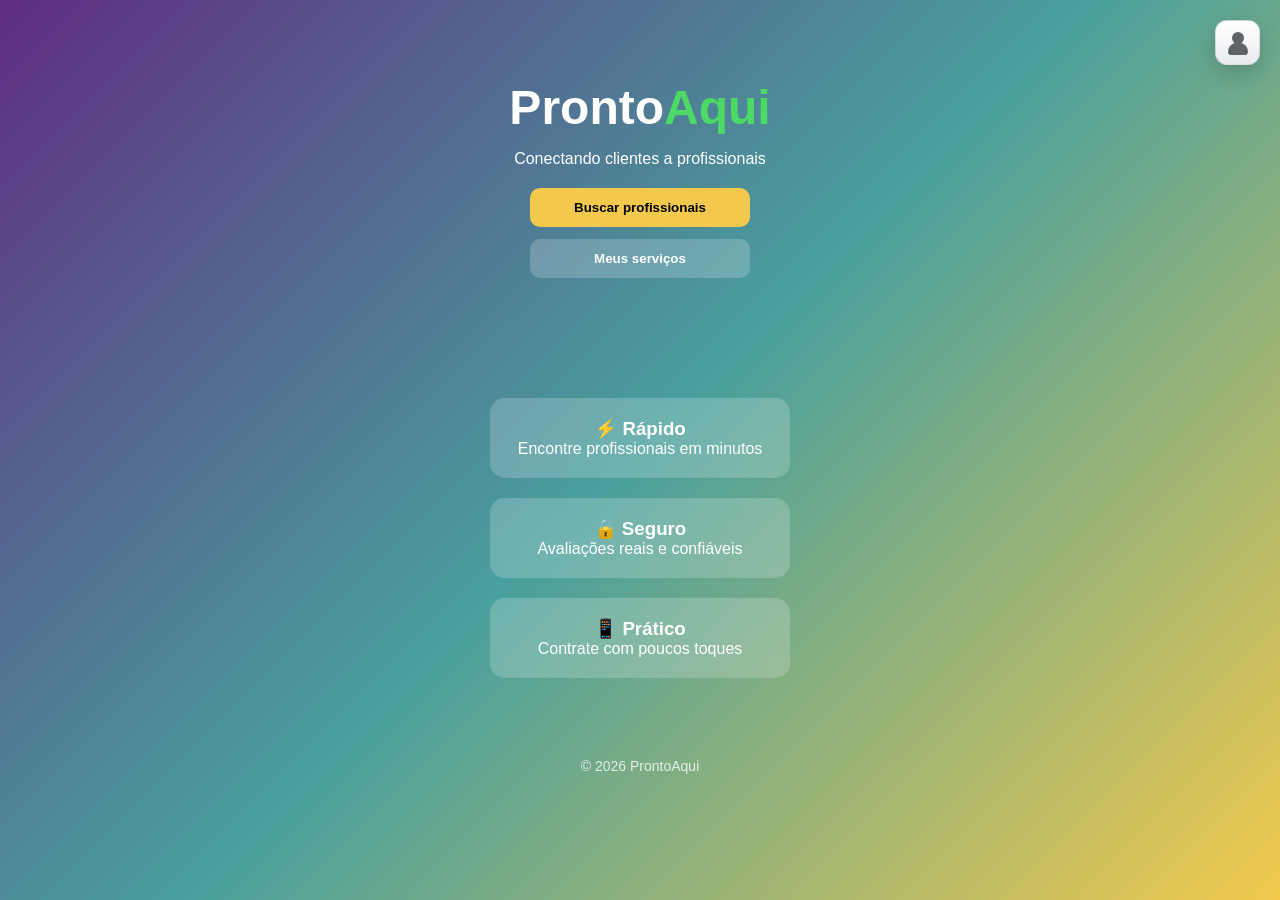
==== BrunoDemaze-repo/index.html @ 2c42329d "fix: corrige projeto para deploy" ====
<!DOCTYPE html>
<html lang="pt-br">

<head>

<meta charset="UTF-8">
<meta name="viewport" content="width=device-width, initial-scale=1.0">

<title>ProntoAqui</title>

<link rel="stylesheet" href="css/style.css">

</head>

<body>

<!-- MENU DO USUARIO -->
<nav class="user-menu" aria-label="Menu do usuário">
<button class="user-menu-button" id="user-menu-button" type="button" aria-label="Abrir opções do usuário" aria-expanded="false">
<span class="user-icon" aria-hidden="true"></span>
</button>

<div class="user-menu-panel" id="user-menu-panel">
<div class="user-menu-name" id="user-menu-name">Usuário</div>
<div class="user-menu-divider"></div>
<a href="login.html">Login / Registrar</a>
<a href="meus-servicos.html" id="menu-servicos">Meus serviços</a>
<a href="perfil-config.html">Configurações do usuário</a>
</div>
</nav>

<!-- HERO -->
<section class="hero">

<h1 class="logo-centro">
Pronto<span class="logo-verde">Aqui</span>
</h1>

<p>
Conectando clientes a profissionais
</p>

<div class="botoes-home">

<a href="servicos.html" id="home-primary-link">
<button class="btn-amarelo" id="home-primary-button">Buscar profissionais</button>
</a>

<a href="meus-servicos.html" id="home-secondary-link">
<button class="btn-secundario" id="home-secondary-button">Meus serviços</button>
</a>

</div>

</section>


<!-- INFO -->
<section class="info">

<div class="card">
<h3>⚡ Rápido</h3>
<p>Encontre profissionais em minutos</p>
</div>

<div class="card">
<h3>🔒 Seguro</h3>
<p>Avaliações reais e confiáveis</p>
</div>

<div class="card">
<h3>📱 Prático</h3>
<p>Contrate com poucos toques</p>
</div>

</section>


<footer>
© 2026 ProntoAqui
</footer>

<script>
const userMenu = document.querySelector(".user-menu");
const userMenuButton = document.getElementById("user-menu-button");
const userMenuPanel = document.getElementById("user-menu-panel");
const userMenuName = document.getElementById("user-menu-name");
const menuServicos = document.getElementById("menu-servicos");
const homePrimaryLink = document.getElementById("home-primary-link");
const homePrimaryButton = document.getElementById("home-primary-button");
const homeSecondaryLink = document.getElementById("home-secondary-link");
const homeSecondaryButton = document.getElementById("home-secondary-button");
const usuarioSalvo = localStorage.getItem("usuario");

function usuarioEhPrestador(usuario) {
const tipo = usuario?.tipo_usuario || usuario?.tipo || "";
return tipo === "contratado" || tipo === "prestador";
}

if (usuarioSalvo) {
try {
const usuario = JSON.parse(usuarioSalvo);
userMenuName.textContent = usuario.nome || "Usuário";

if (usuarioEhPrestador(usuario)) {
const perfilUrl = usuario.id ? `perfil?id=${usuario.id}` : "perfil-config.html";
menuServicos.textContent = "Solicitações recebidas";
homePrimaryLink.href = perfilUrl;
homePrimaryButton.textContent = "Meu perfil profissional";
homeSecondaryLink.href = "meus-servicos.html";
homeSecondaryButton.textContent = "Solicitações recebidas";
} else {
menuServicos.textContent = "Solicitações em andamento";
homePrimaryLink.href = "servicos.html";
homePrimaryButton.textContent = "Buscar profissionais";
homeSecondaryLink.href = "meus-servicos.html";
homeSecondaryButton.textContent = "Solicitações em andamento";
}
} catch (error) {
userMenuName.textContent = "Usuário";
}
}

userMenuButton.addEventListener("click", () => {
const isOpen = userMenu.classList.toggle("is-open");
userMenuButton.setAttribute("aria-expanded", String(isOpen));
});

document.addEventListener("click", (event) => {
if (!userMenu.contains(event.target)) {
userMenu.classList.remove("is-open");
userMenuButton.setAttribute("aria-expanded", "false");
}
});

userMenuPanel.addEventListener("click", () => {
userMenu.classList.remove("is-open");
userMenuButton.setAttribute("aria-expanded", "false");
});
</script>

</body>
</html>
---- BrunoDemaze-repo/css/style.css ----
/* RESET */
*{
margin:0;
padding:0;
box-sizing:border-box;
font-family: Arial, Helvetica, sans-serif;
}

/* BODY */
body{
background: linear-gradient(135deg, #5f2c82, #49a09d, #f2c94c);
color:white;
min-height:100vh;
min-height:100svh;
margin:0;
animation: fadeIn 0.6s ease-in;
overflow-x:hidden;
}

/* MENU DO USUARIO */
.user-menu{
position:fixed;
top:20px;
right:20px;
z-index:1000;
padding-bottom:10px;
}

.user-menu-button{
width:45px;
height:45px;
border:1px solid rgba(0,0,0,0.12);
border-radius:12px;
background:linear-gradient(180deg, #ffffff, #e9ecef);
box-shadow:0 8px 22px rgba(0,0,0,0.18);
cursor:pointer;
display:flex;
align-items:center;
justify-content:center;
padding:0;
}

.user-icon{
position:relative;
width:28px;
height:28px;
display:block;
}

.user-icon::before{
content:"";
position:absolute;
top:3px;
left:8px;
width:12px;
height:12px;
border-radius:50%;
background:#5f6368;
}

.user-icon::after{
content:"";
position:absolute;
left:4px;
bottom:2px;
width:20px;
height:12px;
border-radius:14px 14px 6px 6px;
background:#5f6368;
}

.user-menu-panel{
position:absolute;
top:55px;
right:0;
width:min(276px, calc(100vw - 40px));
min-height:178px;
display:none;
flex-direction:column;
justify-content:center;
gap:14px;
padding:24px 30px;
border-radius:17px;
background:rgba(28,35,31,0.96);
box-shadow:0 18px 36px rgba(0,0,0,0.22);
}

.user-menu.is-open .user-menu-panel{
display:flex;
}

.user-menu-panel a{
color:#f5f5f5;
text-decoration:none;
padding:5px 0;
border-radius:8px;
font-size:17px;
font-weight:bold;
}

.user-menu-panel a:hover,
.user-menu-panel a:focus{
background:transparent;
color:#f2c94c;
outline:none;
}

.user-menu-name{
color:#f5f5f5;
font-size:17px;
font-weight:bold;
line-height:1.2;
overflow:hidden;
text-overflow:ellipsis;
white-space:nowrap;
}

.user-menu-divider{
height:1px;
width:100%;
background:rgba(255,255,255,0.24);
margin:0 0 2px;
}

/* LOGO */
.logo{
font-size:20px;
font-weight:bold;
}

.logo-verde{
color:#4cd964;
}

/* HERO */
.hero{
text-align:center;
padding:80px 20px;
}

.logo-centro{
font-size:48px;
font-weight:bold;
}

.hero p{
margin:15px 0;
font-size:16px;
}

/* BOTÕES HOME (NOVO) */
.botoes-home{
display:flex;
flex-direction:column;
align-items:center;
gap:12px;
margin-top:20px;
}

/* BOTÕES */
.btn-amarelo,
.btn-secundario{
width:220px;
}

/* BOTÃO PRINCIPAL */
.btn-amarelo{
background:#f2c94c;
border:none;
padding:12px;
border-radius:10px;
font-weight:bold;
cursor:pointer;
}

.btn-amarelo:disabled{
background:#d9d9d9;
color:#777;
cursor:not-allowed;
opacity:0.72;
box-shadow:none;
}

/* BOTÃO SECUNDÁRIO */
.btn-secundario{
background: rgba(255,255,255,0.2);
border:none;
padding:12px;
border-radius:10px;
font-weight:bold;
cursor:pointer;
color:white;
backdrop-filter: blur(5px);
}

/* LOGIN E CADASTRO */
.auth-container{
min-height:100vh;
min-height:100svh;
display:flex;
align-items:center;
justify-content:center;
padding:80px 20px 40px;
}

.auth-box{
width:100%;
max-width:526px;
background:rgba(255,255,255,0.18);
backdrop-filter:blur(12px);
border-radius:22px;
padding:36px 28px;
box-shadow:0 18px 45px rgba(0,0,0,0.14);
}

.auth-box h2{
font-size:30px;
text-align:center;
margin-bottom:30px;
color:white;
}

.auth-box input{
width:100%;
height:57px;
border:none;
border-radius:11px;
padding:0 20px;
margin-bottom:16px;
font-size:18px;
color:#222;
background:#f7f7f7;
outline:none;
}

.auth-box input::placeholder{
color:#696969;
}

.auth-box .btn-amarelo{
width:100%;
height:50px;
margin-top:0;
font-size:16px;
border-radius:10px;
}

.auth-link{
margin-top:22px;
text-align:center;
font-size:18px;
font-weight:bold;
color:white;
}

.auth-link a{
color:white;
font-weight:bold;
text-decoration:underline;
}

.status-popup{
position:fixed;
left:50%;
bottom:24px;
transform:translateX(-50%) translateY(16px);
background:rgba(28,35,31,0.96);
color:white;
padding:14px 18px;
border-radius:12px;
font-size:15px;
font-weight:bold;
box-shadow:0 10px 24px rgba(0,0,0,0.24);
opacity:0;
pointer-events:none;
transition:opacity 0.2s ease, transform 0.2s ease;
z-index:2000;
width:calc(100vw - 32px);
max-width:360px;
text-align:center;
}

.status-popup.is-visible{
opacity:1;
transform:translateX(-50%) translateY(0);
}

.status-popup.is-error{
background:rgba(185,39,39,0.96);
}

/* INFO */
.info{
display:flex;
flex-direction:column;
align-items:center;
gap:20px;
padding:40px 20px;
}

/* CARDS */
.card{
width:90%;
max-width:300px;
text-align:center;
padding:20px;
border-radius:15px;
background: rgba(255,255,255,0.2);
backdrop-filter: blur(10px);
}

/* FOOTER */
footer{
text-align:center;
padding:20px;
margin-top:20px;
font-size:14px;
opacity:0.8;
}

/* PÁGINAS */
.pagina-servicos{
text-align:center;
padding:30px 20px;
}

.pagina-servicos h1{
font-size:28px;
margin-bottom:10px;
}

.subtitulo{
font-size:15px;
opacity:0.9;
margin-bottom:25px;
}

/* GRID SERVIÇOS */
.servicos-grid{
display:grid;
grid-template-columns: repeat(2, 1fr);
gap:20px;
justify-items:center;
}

/* CARD SERVIÇO */
.servico-card{
background: rgba(255,255,255,0.2);
padding:20px;
border-radius:15px;
text-align:center;
width:100%;
max-width:160px;
cursor:pointer;
}

.servico-card img{
width:60px;
margin-bottom:10px;
}

/* GRID PROFISSIONAIS */
.profissionais-grid{
display:grid;
grid-template-columns: repeat(2, 1fr);
gap:20px;
justify-items:center;
margin-top:20px;
}

/* CARD PROFISSIONAL */
.prof-card{
background: rgba(255,255,255,0.2);
padding:20px;
border-radius:12px;
text-align:center;
cursor:pointer;
width:100%;
max-width:160px;
}

.prof-card img{
width:80px;
height:80px;
border-radius:50%;
margin-bottom:10px;
object-fit:cover;
background:rgba(255,255,255,0.25);
}

/* LISTA SERVIÇOS */
.lista-servicos{
display:flex;
flex-direction:column;
align-items:center;
gap:20px;
margin-top:20px;
}

.servico-item{
width:90%;
max-width:320px;
background: rgba(255,255,255,0.2);
backdrop-filter: blur(10px);
padding:20px;
border-radius:15px;
text-align:center;
box-shadow: 0 10px 25px rgba(0,0,0,0.2);
}

.servico-item h3{
margin-bottom:10px;
}

/* BARRA DE PESQUISA */
.search-container {
    position: relative;
    max-width: 500px;
    margin: 0 auto;
}

#search-input {
    width: 100%;
    padding: 15px;
    border: none;
    border-radius: 25px;
    font-size: 16px;
    background: rgba(255, 255, 255, 0.9);
    color: #333;
    outline: none;
    box-shadow: 0 4px 15px rgba(0, 0, 0, 0.2);
}

#search-input::placeholder {
    color: #666;
}

/* RESULTADOS DA PESQUISA */
.search-results {
    position: absolute;
    top: 100%;
    left: 0;
    right: 0;
    background: rgba(255, 255, 255, 0.95);
    border-radius: 10px;
    max-height: 300px;
    overflow-y: auto;
    box-shadow: 0 4px 20px rgba(0, 0, 0, 0.3);
    z-index: 1000;
    margin-top: 5px;
}

.pagina-servicos .servicos-search {
    max-width: 560px;
}

.pagina-servicos .servicos-search .search-results {
    position: static;
    display: grid;
    gap: 12px;
    max-height: none;
    margin-top: 16px;
    padding: 0;
    background: transparent;
    box-shadow: none;
    overflow: visible;
}

.result-card {
    display: flex;
    align-items: center;
    gap: 12px;
    padding: 15px;
    border: 1px solid rgba(0, 0, 0, 0.08);
    border-radius: 8px;
    background: rgba(255, 255, 255, 0.95);
    cursor: pointer;
    transition: background-color 0.2s;
    text-align: left;
}

.result-card:hover {
    background: rgba(255, 255, 255, 1);
}

.result-card:last-child {
    border-bottom: none;
}

.profissional-foto {
    width: 70px;
    height: 70px;
    border-radius: 50%;
    object-fit: cover;
    object-position: center;
    flex-shrink: 0;
    background: #eee;
}

.result-info {
    min-width: 0;
}

.result-card h3 {
    margin-bottom: 5px;
    color: #333;
    font-size: 18px;
}

.result-card p {
    margin: 2px 0;
    color: #666;
    font-size: 14px;
}

.result-card mark {
    background: #f2c94c;
    padding: 2px 4px;
    border-radius: 3px;
}

/* PERFIL DO PROFISSIONAL */
.perfil-topo {
    text-align: center;
    padding: 30px 20px;
    background: rgba(255, 255, 255, 0.1);
    margin-bottom: 20px;
}

.perfil-topo h1 {
    font-size: 28px;
    margin: 0;
}

.perfil-principal {
    display: flex;
    flex-wrap: wrap;
    gap: 20px;
    padding: 20px;
    max-width: 800px;
    margin: 0 auto;
}

.perfil-info {
    flex: 1;
    min-width: 250px;
    background: rgba(255, 255, 255, 0.2);
    padding: 20px;
    border-radius: 15px;
    backdrop-filter: blur(10px);
}

.perfil-info h3 {
    margin-bottom: 15px;
    color: white;
}

.perfil-info p {
    margin: 10px 0;
    color: white;
}

.perfil-foto {
    flex: 1;
    min-width: 250px;
    text-align: center;
}

.perfil-foto img {
    width: 200px;
    height: 200px;
    border-radius: 50%;
    object-fit: cover;
    box-shadow: 0 10px 25px rgba(0, 0, 0, 0.2);
}

.perfil-card {
    max-width: 800px;
    margin: 20px auto;
    background: rgba(255, 255, 255, 0.2);
    padding: 20px;
    border-radius: 15px;
    backdrop-filter: blur(10px);
}

.perfil-card h3 {
    margin-bottom: 15px;
    color: white;
}

.perfil-card p {
    color: white;
    line-height: 1.6;
}

.chat-simulado {
    background: rgba(255, 255, 255, 0.1);
    padding: 15px;
    border-radius: 10px;
}

.chat-messages {
    display: flex;
    flex-direction: column;
    gap: 8px;
    max-height: 320px;
    overflow-y: auto;
    margin-bottom: 15px;
}

.chat-message {
    width: fit-content;
    max-width: 78%;
    padding: 8px 10px;
    background: rgba(255, 255, 255, 0.2);
    border-radius: 8px;
    color: #ffffff;
}

.chat-message-sent {
    align-self: flex-end;
    background: rgba(242, 201, 76, 0.92);
    color: #1f1f1f;
}

.chat-message-received {
    align-self: flex-start;
}

.chat-message-system {
    align-self: center;
    background: rgba(255, 255, 255, 0.28);
    color: #ffffff;
    text-align: center;
}

.chat-message-text {
    line-height: 1.35;
    word-break: break-word;
}

.chat-message-time {
    display: block;
    margin-top: 4px;
    font-size: 11px;
    opacity: 0.75;
    text-align: right;
}

.chat-simulado textarea {
    width: 100%;
    padding: 10px;
    border: none;
    border-radius: 5px;
    margin-bottom: 10px;
    resize: vertical;
}

.chat-simulado button {
    background: #f2c94c;
    border: none;
    padding: 10px 20px;
    border-radius: 5px;
    cursor: pointer;
    font-weight: bold;
}

.chat-simulado button:disabled,
.chat-simulado textarea:disabled {
    opacity: 0.6;
    cursor: not-allowed;
}

.perfil-rodape {
    text-align: center;
    padding: 30px 20px;
}

.finalizacao-botao {
    display: inline-flex;
    align-items: center;
    justify-content: center;
    width: min(260px, 100%);
    border-radius: 10px;
}

.finalizacao-botao:disabled {
    background: #d9d9d9;
    color: #777;
    cursor: not-allowed;
    opacity: 0.7;
}

.servico-item p{
margin-bottom:5px;
}

/* BOTÃO CANCELAR */
.btn-cancelar{
background:#ff4d4d;
border:none;
color:white;
padding:10px;
border-radius:10px;
margin-top:10px;
cursor:pointer;
font-weight:bold;
}

/* BOTÃO VOLTAR */
.btn-voltar{
position:fixed;
top:15px;
left:15px;
background: rgba(0,0,0,0.3);
color:white;
padding:8px 12px;
border-radius:10px;
font-size:14px;
cursor:pointer;
z-index:1000;
backdrop-filter: blur(5px);
}

/* ANIMAÇÕES */
button, .card, .servico-card, .prof-card, .servico-item{
transition: all 0.2s ease-in-out;
}

button:active,
.servico-card:active,
.prof-card:active{
transform: scale(0.95);
}

.card:hover,
.servico-card:hover,
.prof-card:hover{
transform: translateY(-5px);
box-shadow: 0 10px 25px rgba(0,0,0,0.2);
}

/* FADE IN */
@keyframes fadeIn{
from{
opacity:0;
transform: translateY(10px);
}
to{
opacity:1;
transform: translateY(0);
}
}

/* MOBILE */
@media (max-width:768px){
 
body{
animation:none;
}

html,
body{
width:100%;
}

.logo-centro{
font-size:36px;
}

.hero{
padding:60px 20px;
display:flex;
flex-direction:column;
align-items:center;
justify-content:center;
}

button{
width:100%;
}

.user-menu{
top:14px;
right:14px;
}

.user-menu-button{
width:44px;
height:44px;
}

.user-menu-panel{
top:52px;
width:calc(100vw - 28px);
max-width:276px;
min-height:176px;
}

.auth-container{
padding:70px 18px 28px;
}

.auth-box{
max-width:100%;
padding:30px 26px;
border-radius:20px;
background:rgba(255,255,255,0.22);
backdrop-filter:none;
}

.auth-box h2{
font-size:28px;
margin-bottom:28px;
}

.auth-box input{
height:56px;
font-size:18px;
}

.auth-link{
font-size:17px;
line-height:1.4;
}

.info,
.pagina-servicos,
.profile-settings,
.perfil-topo,
.perfil-principal,
.perfil-card,
.perfil-rodape{
width:100%;
margin-left:auto;
margin-right:auto;
}

.info{
padding:32px 20px 40px;
}

.card,
.servico-item{
width:100%;
max-width:none;
}

.servicos-grid,
.profissionais-grid{
grid-template-columns: 1fr;
}

.btn-secundario,
.card,
.servico-item,
.perfil-info,
.perfil-card,
.profile-settings-box,
.btn-voltar{
backdrop-filter:none;
}

.card,
.servico-item,
.perfil-info,
.perfil-card,
.profile-settings-box{
background:rgba(255,255,255,0.24);
}

}
.perfil-box button{
margin-top:10px;
width:100%;
}

/* CONFIGURACOES DO PERFIL */
.profile-settings{
min-height:100vh;
min-height:100svh;
display:flex;
align-items:center;
justify-content:center;
padding:80px 20px 40px;
}

.profile-settings-box{
width:100%;
max-width:420px;
background:rgba(255,255,255,0.2);
backdrop-filter:blur(10px);
border-radius:15px;
padding:24px;
box-shadow:0 10px 25px rgba(0,0,0,0.2);
}

.profile-settings-box h1{
font-size:26px;
margin-bottom:20px;
text-align:center;
}

.profile-settings-box label{
display:block;
margin:14px 0 6px;
font-weight:bold;
}

.profile-settings-box input{
width:100%;
padding:12px;
border:none;
border-radius:10px;
font-size:15px;
color:#333;
}

.profile-settings-box input:disabled{
background:rgba(255,255,255,0.72);
color:#555;
}

.profile-settings-box .profile-photo-box{
width:100%;
display:flex;
flex-direction:column;
align-items:center;
margin:18px 0 20px;
}

.profile-settings-box .profile-photo-label{
display:flex;
flex-direction:column;
align-items:center;
gap:8px;
cursor:pointer;
width:fit-content;
margin:0 auto;
font-weight:bold;
}

.profile-settings-box .profile-photo-preview{
width:104px;
height:104px;
min-width:104px;
min-height:104px;
max-width:104px;
max-height:104px;
border-radius:50%;
background:#f7f7f7;
border:2px dashed #f4c542;
display:flex;
align-items:center;
justify-content:center;
overflow:hidden;
position:relative;
box-shadow:0 4px 12px rgba(0,0,0,0.16);
}

#profile-photo-img{
width:100%;
height:100%;
display:block;
object-fit:cover;
object-position:center;
border-radius:50%;
}

#profile-photo-placeholder{
width:100%;
height:100%;
display:flex;
align-items:center;
justify-content:center;
font-size:38px;
color:#777;
font-weight:500;
line-height:1;
}

#profile-photo-text{
font-size:12px;
color:#ffffff;
background:rgba(0,0,0,0.32);
padding:5px 12px;
border-radius:999px;
text-align:center;
max-width:180px;
}

.profile-settings-box .profile-photo-label:hover .profile-photo-preview{
border-color:#ffd84d;
transform:scale(1.03);
transition:0.2s ease;
}

.profile-settings-box .profile-photo-remove{
width:auto;
margin:8px auto 0;
padding:7px 12px;
border:none;
border-radius:999px;
background:rgba(217,48,37,0.9);
color:#ffffff;
font-size:12px;
font-weight:bold;
cursor:pointer;
display:block;
}

.profile-settings-box .profile-photo-remove:disabled{
opacity:0.55;
cursor:not-allowed;
}

.profile-settings-box button{
margin-top:18px;
width:100%;
}

.profile-action-button:disabled{
opacity:0.55;
cursor:not-allowed;
}

.btn-danger{
background:#d93025;
border:none;
color:white;
padding:12px;
border-radius:10px;
font-weight:bold;
cursor:pointer;
}

.btn-danger:hover,
.btn-danger:focus{
background:#b3261e;
outline:none;
}

textarea {
    width: 100%;
    min-height: 58px;
    padding: 18px 20px;
    margin-bottom: 16px;
    border: none;
    border-radius: 8px;
    font-size: 18px;
    font-family: Arial, sans-serif;
    outline: none;
    box-sizing: border-box;
    resize: none;
    background-color: #fff;
}

.profile-settings textarea {
    width: 100%;
    min-height: 58px;
    padding: 12px;
    margin-bottom: 14px;
    border: none;
    border-radius: 8px;
    font-size: 15px;
    font-family: Arial, sans-serif;
    outline: none;
    box-sizing: border-box;
    resize: none;
    background-color: #e8f0f2;
}

.foto-cadastro-box {
    width: 100%;
    display: flex;
    flex-direction: column;
    align-items: center;
    margin: 18px 0 20px;
}

.foto-cadastro-label {
    display: flex;
    flex-direction: column;
    align-items: center;
    gap: 8px;
    cursor: pointer;
    width: fit-content;
}

.foto-preview-area {
    width: 104px;
    height: 104px;
    min-width: 104px;
    min-height: 104px;
    max-width: 104px;
    max-height: 104px;
    border-radius: 50%;
    background: #f7f7f7;
    border: 2px dashed #f4c542;
    display: flex;
    align-items: center;
    justify-content: center;
    overflow: hidden;
    position: relative;
    box-shadow: 0 4px 12px rgba(0, 0, 0, 0.16);
}

.foto-preview-area img {
    width: 100%;
    height: 100%;
    display: block;
    object-fit: cover;
    object-position: 50% 50%;
    border-radius: 50%;
}

#foto-placeholder {
    width: 100%;
    height: 100%;
    display: flex;
    align-items: center;
    justify-content: center;
    font-size: 38px;
    color: #777;
    font-weight: 500;
    line-height: 1;
}

#texto-foto {
    font-size: 12px;
    color: #ffffff;
    background: rgba(0, 0, 0, 0.32);
    padding: 5px 12px;
    border-radius: 999px;
    text-align: center;
    max-width: 180px;
}

.foto-cadastro-label:hover .foto-preview-area {
    border-color: #ffd84d;
    transform: scale(1.03);
    transition: 0.2s ease;
}

.ajustes-foto {
    width: 100%;
    max-width: 240px;
    display: flex;
    flex-direction: column;
    gap: 8px;
    margin-top: 10px;
    padding: 10px 12px;
    border-radius: 14px;
    background: rgba(255, 255, 255, 0.18);
}

.ajustes-foto label {
    display: flex;
    flex-direction: column;
    gap: 6px;
    font-size: 12px;
    color: #ffffff;
    font-weight: 600;
    text-align: center;
}

.ajustes-foto input[type="range"] {
    width: 100%;
    accent-color: #f4c542;
    cursor: pointer;
}

@media (max-width: 480px) {
    .foto-preview-area,
    .profile-photo-preview {
        width: 96px;
        height: 96px;
        min-width: 96px;
        min-height: 96px;
        max-width: 96px;
        max-height: 96px;
    }

    #texto-foto,
    #profile-photo-text {
        font-size: 11px;
    }

    .ajustes-foto {
        max-width: 220px;
    }
}
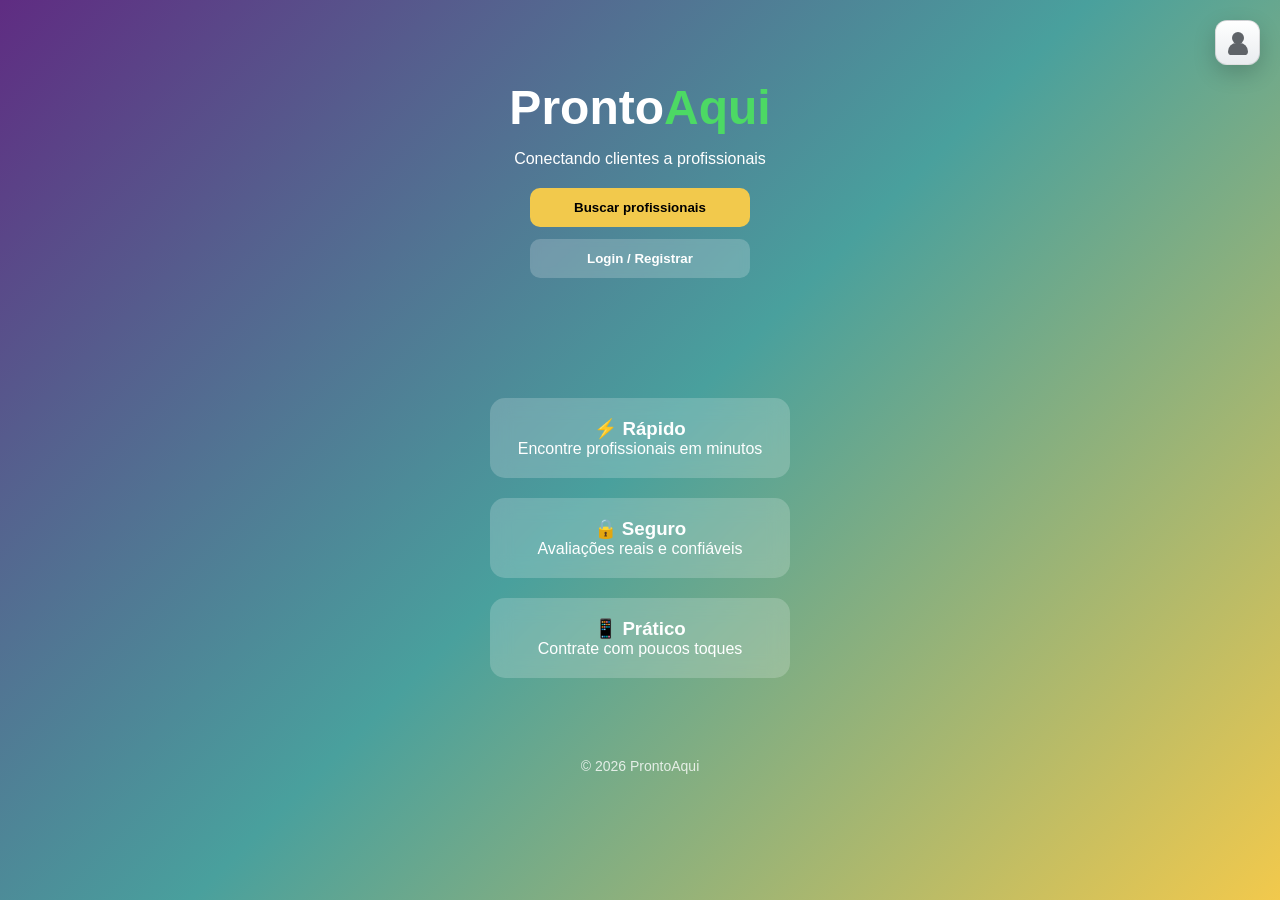
==== commit 9631c37a: "implementação de pagamento" ====
--- a/BrunoDemaze-repo/index.html
+++ b/BrunoDemaze-repo/index.html
@@ -9,6 +9,7 @@
 <title>ProntoAqui</title>
 
 <link rel="stylesheet" href="css/style.css">
+<script src="js/auth.js"></script>
 
 </head>
 
@@ -23,9 +24,10 @@
 <div class="user-menu-panel" id="user-menu-panel">
 <div class="user-menu-name" id="user-menu-name">Usuário</div>
 <div class="user-menu-divider"></div>
-<a href="login.html">Login / Registrar</a>
+<a href="login.html" id="menu-login">Login / Registrar</a>
 <a href="meus-servicos.html" id="menu-servicos">Meus serviços</a>
-<a href="perfil-config.html">Configurações do usuário</a>
+<a href="perfil-config.html" id="menu-configuracoes">Configurações do usuário</a>
+<button class="user-menu-link" id="menu-sair" type="button">Sair</button>
 </div>
 </nav>
 
@@ -85,11 +87,15 @@
 const userMenuButton = document.getElementById("user-menu-button");
 const userMenuPanel = document.getElementById("user-menu-panel");
 const userMenuName = document.getElementById("user-menu-name");
+const menuLogin = document.getElementById("menu-login");
 const menuServicos = document.getElementById("menu-servicos");
+const menuConfiguracoes = document.getElementById("menu-configuracoes");
+const menuSair = document.getElementById("menu-sair");
 const homePrimaryLink = document.getElementById("home-primary-link");
 const homePrimaryButton = document.getElementById("home-primary-button");
 const homeSecondaryLink = document.getElementById("home-secondary-link");
 const homeSecondaryButton = document.getElementById("home-secondary-button");
+const token = localStorage.getItem("token");
 const usuarioSalvo = localStorage.getItem("usuario");
 
 function usuarioEhPrestador(usuario) {
@@ -97,10 +103,36 @@
 return tipo === "contratado" || tipo === "prestador";
 }
 
-if (usuarioSalvo) {
+function obterUsuarioMenu() {
+if (!usuarioSalvo) {
+return null;
+}
+
 try {
-const usuario = JSON.parse(usuarioSalvo);
+return JSON.parse(usuarioSalvo);
+} catch (error) {
+return { nome: localStorage.getItem("nome_usuario") || "Usuário", tipo: localStorage.getItem("tipo_usuario") };
+}
+}
+
+function configurarMenuDeslogado() {
+userMenuName.textContent = "Usuário";
+menuLogin.hidden = false;
+menuServicos.hidden = true;
+menuConfiguracoes.hidden = true;
+menuSair.hidden = true;
+homePrimaryLink.href = "servicos.html";
+homePrimaryButton.textContent = "Buscar profissionais";
+homeSecondaryLink.href = "login.html";
+homeSecondaryButton.textContent = "Login / Registrar";
+}
+
+function configurarMenuLogado(usuario) {
 userMenuName.textContent = usuario.nome || "Usuário";
+menuLogin.hidden = true;
+menuServicos.hidden = false;
+menuConfiguracoes.hidden = false;
+menuSair.hidden = false;
 
 if (usuarioEhPrestador(usuario)) {
 const perfilUrl = usuario.id ? `perfil?id=${usuario.id}` : "perfil-config.html";
@@ -116,10 +148,17 @@
 homeSecondaryLink.href = "meus-servicos.html";
 homeSecondaryButton.textContent = "Solicitações em andamento";
 }
-} catch (error) {
-userMenuName.textContent = "Usuário";
 }
+
+const usuario = token ? obterUsuarioMenu() : null;
+
+if (usuario) {
+configurarMenuLogado(usuario);
+} else {
+configurarMenuDeslogado();
 }
+
+menuSair.addEventListener("click", sairDaConta);
 
 userMenuButton.addEventListener("click", () => {
 const isOpen = userMenu.classList.toggle("is-open");
--- a/BrunoDemaze-repo/css/style.css
+++ b/BrunoDemaze-repo/css/style.css
@@ -89,17 +89,24 @@
 display:flex;
 }
 
-.user-menu-panel a{
+.user-menu-panel a,
+.user-menu-link{
 color:#f5f5f5;
 text-decoration:none;
 padding:5px 0;
 border-radius:8px;
 font-size:17px;
 font-weight:bold;
+background:none;
+border:none;
+text-align:left;
+cursor:pointer;
 }
 
 .user-menu-panel a:hover,
-.user-menu-panel a:focus{
+.user-menu-panel a:focus,
+.user-menu-link:hover,
+.user-menu-link:focus{
 background:transparent;
 color:#f2c94c;
 outline:none;
@@ -691,6 +698,118 @@
     opacity: 0.7;
 }
 
+.modal-pagamento {
+    position: fixed;
+    inset: 0;
+    z-index: 2500;
+    display: flex;
+    align-items: center;
+    justify-content: center;
+    padding: 20px;
+    background: rgba(0,0,0,0.48);
+}
+
+.modal-pagamento[hidden] {
+    display: none;
+}
+
+.modal-pagamento-conteudo {
+    width: min(520px, 100%);
+    max-height: calc(100vh - 40px);
+    overflow: auto;
+    display: grid;
+    gap: 12px;
+    padding: 24px;
+    border-radius: 10px;
+    background: #ffffff;
+    color: #222;
+    box-shadow: 0 22px 45px rgba(0,0,0,0.28);
+}
+
+.modal-pagamento-conteudo h3 {
+    margin-bottom: 4px;
+}
+
+.modal-pagamento-conteudo label {
+    display: grid;
+    gap: 6px;
+    font-weight: bold;
+    text-align: left;
+}
+
+.modal-pagamento-conteudo input,
+.modal-pagamento-conteudo select,
+.modal-pagamento-conteudo textarea {
+    width: 100%;
+    min-height: 44px;
+    border: 1px solid #d7d7d7;
+    border-radius: 8px;
+    padding: 10px 12px;
+    font-size: 15px;
+}
+
+.modal-pagamento-conteudo textarea {
+    min-height: 86px;
+    resize: vertical;
+}
+
+.modal-pagamento-acoes {
+    display: flex;
+    flex-wrap: wrap;
+    gap: 10px;
+    justify-content: flex-end;
+}
+
+.modal-pagamento-acoes .btn-secundario {
+    color: #222;
+    background: #ececec;
+}
+
+.texto-apoio {
+    color: inherit;
+    opacity: 0.78;
+    font-size: 14px;
+}
+
+.pagamento-container {
+    min-height: 100vh;
+    min-height: 100svh;
+    display: flex;
+    align-items: center;
+    justify-content: center;
+    padding: 84px 20px 36px;
+}
+
+.pagamento-card {
+    width: min(560px, 100%);
+    text-align: center;
+}
+
+.pagamento-dados {
+    display: grid;
+    gap: 8px;
+    margin: 18px 0;
+    text-align: left;
+}
+
+.qrcode-box {
+    display: flex;
+    align-items: center;
+    justify-content: center;
+    width: 250px;
+    min-height: 250px;
+    margin: 18px auto;
+    padding: 15px;
+    border-radius: 8px;
+    background: #ffffff;
+}
+
+.pagamento-confirmar,
+.pagamento-voltar {
+    width: min(320px, 100%);
+    margin: 8px auto 0;
+}
+
 .servico-item p{
 margin-bottom:5px;
 }
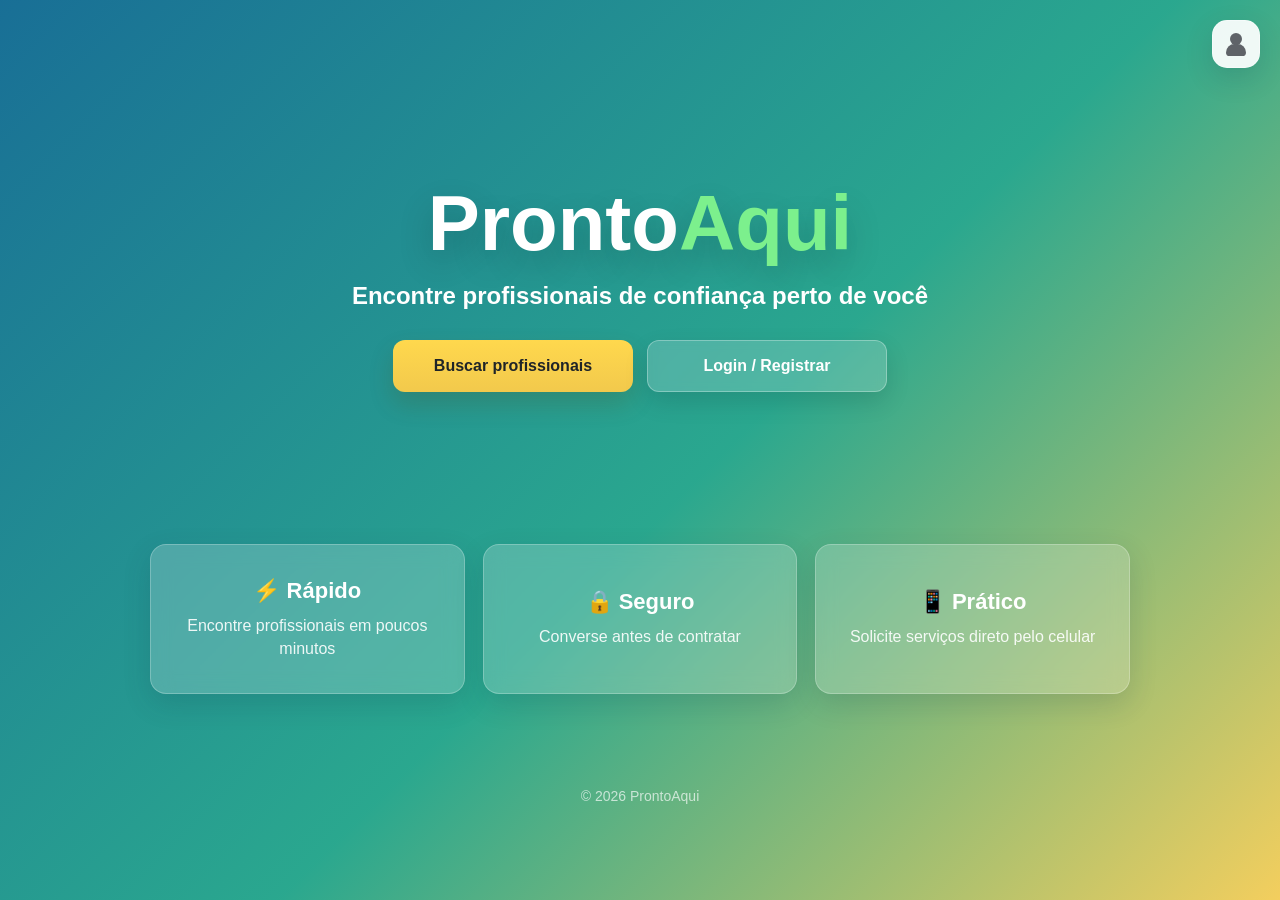
==== commit 3275f3e4: "Parte visual" ====
--- a/BrunoDemaze-repo/index.html
+++ b/BrunoDemaze-repo/index.html
@@ -39,7 +39,7 @@
 </h1>
 
 <p>
-Conectando clientes a profissionais
+Encontre profissionais de confiança perto de você
 </p>
 
 <div class="botoes-home">
@@ -62,17 +62,17 @@
 
 <div class="card">
 <h3>⚡ Rápido</h3>
-<p>Encontre profissionais em minutos</p>
+<p>Encontre profissionais em poucos minutos</p>
 </div>
 
 <div class="card">
 <h3>🔒 Seguro</h3>
-<p>Avaliações reais e confiáveis</p>
+<p>Converse antes de contratar</p>
 </div>
 
 <div class="card">
 <h3>📱 Prático</h3>
-<p>Contrate com poucos toques</p>
+<p>Solicite serviços direto pelo celular</p>
 </div>
 
 </section>
--- a/BrunoDemaze-repo/css/style.css
+++ b/BrunoDemaze-repo/css/style.css
@@ -238,10 +238,64 @@
 color:#222;
 background:#f7f7f7;
 outline:none;
+box-sizing:border-box;
+}
+
+#cadastro-data-nascimento {
+appearance:none;
+-webkit-appearance:none;
+width:100%;
+height:57px;
+border:none;
+border-radius:11px;
+padding:0 20px;
+margin-bottom:16px;
+font-size:18px;
+font-family:Arial, sans-serif;
+background:#f7f7f7;
+color:#222;
+box-sizing:border-box;
+outline:none;
 }
 
 .auth-box input::placeholder{
 color:#696969;
+}
+
+.password-wrapper {
+position:relative;
+width:100%;
+margin-bottom:16px;
+}
+
+.password-wrapper input {
+width:100%;
+padding-right:48px;
+margin-bottom:0;
+box-sizing:border-box;
+}
+
+.toggle-password {
+position:absolute;
+right:14px;
+top:50%;
+transform:translateY(-50%);
+width:36px;
+height:36px;
+display:flex;
+align-items:center;
+justify-content:center;
+border:none;
+background:transparent;
+cursor:pointer;
+font-size:18px;
+padding:4px;
+line-height:1;
+z-index:2;
+}
+
+.toggle-password:focus {
+outline:none;
 }
 
 .auth-box .btn-amarelo{
@@ -781,7 +835,7 @@
 }
 
 .pagamento-card {
-    width: min(560px, 100%);
+    width: min(420px, 100%);
     text-align: center;
 }
 
@@ -792,22 +846,71 @@
     text-align: left;
 }
 
+.pagamento-mensagem {
+    min-height: 22px;
+    margin: 10px 0;
+    color: #f2c94c;
+    font-weight: bold;
+}
+
+.pagamento-mensagem.is-error {
+    color: #ffdddd;
+}
+
 .qrcode-box {
     display: flex;
     align-items: center;
     justify-content: center;
-    width: 250px;
-    min-height: 250px;
-    margin: 18px auto;
-    padding: 15px;
+    width: fit-content;
+    min-width: 244px;
+    min-height: 244px;
+    margin: 20px auto;
+    padding: 12px;
+    border-radius: 12px;
+    background: #ffffff;
+    color: #222;
+}
+
+.qrcode-box canvas,
+.qrcode-box img {
+    display: block;
+    width: 220px !important;
+    height: 220px !important;
+}
+
+.codigo-pagamento-label {
+    display: block;
+    margin: 16px 0 8px;
+    text-align: left;
+    font-weight: bold;
+}
+
+#pix-copia-cola,
+#codigo-pagamento-texto {
+    width: 100%;
+    min-height: 150px;
+    border: none;
     border-radius: 8px;
-    background: #ffffff;
+    padding: 12px;
+    font-size: 14px;
+    line-height: 1.35;
+    color: #222;
+    background: #f7f7f7;
+    resize: vertical;
 }
 
 .pagamento-confirmar,
+.pagamento-copiar,
 .pagamento-voltar {
     width: min(320px, 100%);
     margin: 8px auto 0;
+    min-height: 48px;
+    font-size: 15px;
+}
+
+.pagamento-copiar {
+    color: #222;
+    background: #eeeeee;
 }
 
 .servico-item p{
@@ -1033,6 +1136,22 @@
 border-radius:10px;
 font-size:15px;
 color:#333;
+box-sizing:border-box;
+}
+
+#profile-birthdate {
+appearance:none;
+-webkit-appearance:none;
+width:100%;
+padding:12px;
+border:none;
+border-radius:10px;
+font-size:15px;
+font-family:Arial, sans-serif;
+background:#fff;
+color:#333;
+box-sizing:border-box;
+outline:none;
 }
 
 .profile-settings-box input:disabled{
@@ -1309,3 +1428,737 @@
         max-width: 220px;
     }
 }
+
+/* POLIMENTO VISUAL GLOBAL */
+:root {
+    --pa-blue: #146c94;
+    --pa-green: #18a085;
+    --pa-yellow: #f2c94c;
+    --pa-yellow-strong: #ffd84d;
+    --pa-ink: #17202a;
+    --pa-muted: #5d6875;
+    --pa-card: rgba(255, 255, 255, 0.22);
+    --pa-card-strong: rgba(255, 255, 255, 0.92);
+    --pa-border: rgba(255, 255, 255, 0.24);
+    --pa-shadow: 0 18px 48px rgba(18, 47, 70, 0.22);
+    --pa-shadow-soft: 0 10px 28px rgba(18, 47, 70, 0.16);
+    --pa-radius: 16px;
+}
+
+html {
+    scroll-behavior: smooth;
+}
+
+body {
+    background: linear-gradient(135deg, rgba(20, 108, 148, 0.98), rgba(24, 160, 133, 0.92) 54%, rgba(242, 201, 76, 0.9));
+    -webkit-font-smoothing: antialiased;
+    text-rendering: optimizeLegibility;
+}
+
+button,
+input,
+select,
+textarea {
+    font: inherit;
+}
+
+a {
+    color: inherit;
+}
+
+button {
+    min-height: 44px;
+}
+
+.btn-amarelo,
+.btn-secundario,
+.btn-danger,
+#gerar-codigo,
+.chat-simulado button {
+    min-height: 48px;
+    border-radius: 12px;
+    font-weight: 800;
+    letter-spacing: 0;
+    transition: transform 0.18s ease, box-shadow 0.18s ease, background-color 0.18s ease, opacity 0.18s ease;
+}
+
+.btn-amarelo,
+#gerar-codigo,
+.chat-simulado button {
+    color: #1f2428;
+    background: linear-gradient(180deg, var(--pa-yellow-strong), var(--pa-yellow));
+    box-shadow: 0 12px 24px rgba(83, 67, 12, 0.2);
+}
+
+.btn-amarelo:hover,
+#gerar-codigo:hover,
+.chat-simulado button:hover {
+    transform: translateY(-1px);
+    box-shadow: 0 16px 30px rgba(83, 67, 12, 0.24);
+}
+
+.btn-secundario {
+    border: 1px solid rgba(255, 255, 255, 0.3);
+    background: rgba(255, 255, 255, 0.18);
+    box-shadow: 0 10px 24px rgba(0, 0, 0, 0.12);
+}
+
+.btn-secundario:hover {
+    background: rgba(255, 255, 255, 0.26);
+    transform: translateY(-1px);
+}
+
+.btn-voltar {
+    border: 1px solid rgba(255, 255, 255, 0.18);
+    background: rgba(15, 32, 42, 0.48);
+    box-shadow: 0 10px 24px rgba(0, 0, 0, 0.14);
+}
+
+.user-menu-button {
+    width: 48px;
+    height: 48px;
+    border-radius: 15px;
+    border: 1px solid rgba(255, 255, 255, 0.38);
+    background: rgba(255, 255, 255, 0.92);
+    box-shadow: var(--pa-shadow-soft);
+    transition: transform 0.18s ease, box-shadow 0.18s ease;
+}
+
+.user-menu-button:hover {
+    transform: translateY(-1px);
+    box-shadow: var(--pa-shadow);
+}
+
+.user-menu-panel {
+    justify-content: flex-start;
+    gap: 6px;
+    padding: 18px;
+    border: 1px solid rgba(255, 255, 255, 0.12);
+    border-radius: 18px;
+    background: rgba(18, 28, 34, 0.96);
+}
+
+.user-menu-panel a,
+.user-menu-link {
+    width: 100%;
+    padding: 11px 12px;
+    font-size: 15px;
+    font-weight: 750;
+    border-radius: 11px;
+}
+
+.user-menu-panel a:hover,
+.user-menu-panel a:focus,
+.user-menu-link:hover,
+.user-menu-link:focus {
+    background: rgba(255, 255, 255, 0.1);
+    color: var(--pa-yellow-strong);
+}
+
+.user-menu-name {
+    padding: 4px 12px 10px;
+    color: #ffffff;
+    font-size: 15px;
+}
+
+.hero {
+    min-height: 58vh;
+    display: flex;
+    flex-direction: column;
+    align-items: center;
+    justify-content: center;
+    padding: 96px 20px 42px;
+}
+
+.logo-centro {
+    font-size: clamp(44px, 8vw, 78px);
+    line-height: 1;
+    text-shadow: 0 14px 34px rgba(0, 0, 0, 0.2);
+}
+
+.logo-verde {
+    color: #7cf08d;
+}
+
+.hero p {
+    width: min(620px, 100%);
+    margin: 18px auto 0;
+    font-size: clamp(18px, 2.5vw, 24px);
+    line-height: 1.35;
+    font-weight: 700;
+}
+
+.botoes-home {
+    flex-direction: row;
+    flex-wrap: wrap;
+    justify-content: center;
+    gap: 14px;
+    margin-top: 28px;
+}
+
+.botoes-home a {
+    text-decoration: none;
+}
+
+.botoes-home .btn-amarelo,
+.botoes-home .btn-secundario {
+    width: min(240px, calc(100vw - 40px));
+    min-height: 52px;
+    font-size: 16px;
+}
+
+.info {
+    width: min(980px, calc(100% - 40px));
+    display: grid;
+    grid-template-columns: repeat(3, minmax(0, 1fr));
+    gap: 18px;
+    margin: 0 auto;
+    padding: 22px 0 54px;
+}
+
+.card {
+    width: 100%;
+    max-width: none;
+    min-height: 150px;
+    display: flex;
+    flex-direction: column;
+    justify-content: center;
+    gap: 10px;
+    padding: 24px 22px;
+    border: 1px solid var(--pa-border);
+    border-radius: var(--pa-radius);
+    background: rgba(255, 255, 255, 0.2);
+    box-shadow: var(--pa-shadow-soft);
+}
+
+.card h3 {
+    font-size: 22px;
+}
+
+.card p {
+    color: rgba(255, 255, 255, 0.9);
+    line-height: 1.45;
+}
+
+.auth-box,
+.profile-settings-box,
+.perfil-info,
+.perfil-card,
+.servico-item,
+.modal-pagamento-conteudo {
+    border: 1px solid var(--pa-border);
+    border-radius: var(--pa-radius);
+    box-shadow: var(--pa-shadow);
+}
+
+.auth-box {
+    max-width: 540px;
+    padding: 38px 30px;
+    background: rgba(255, 255, 255, 0.2);
+}
+
+.auth-box h2,
+.profile-settings-box h1,
+.pagina-servicos h1,
+.perfil-topo h1,
+.pagamento-card h1 {
+    line-height: 1.12;
+    letter-spacing: 0;
+}
+
+.auth-box input,
+.auth-box select,
+.auth-box textarea,
+#cadastro-data-nascimento,
+.profile-settings-box input,
+.profile-settings-box textarea,
+#profile-birthdate,
+.modal-pagamento-conteudo input,
+.modal-pagamento-conteudo select,
+.modal-pagamento-conteudo textarea {
+    min-height: 54px;
+    border: 1px solid rgba(23, 32, 42, 0.08);
+    border-radius: 12px;
+    background: rgba(255, 255, 255, 0.96);
+    color: var(--pa-ink);
+    box-shadow: inset 0 1px 0 rgba(255, 255, 255, 0.8);
+}
+
+.auth-box input:focus,
+.auth-box select:focus,
+.auth-box textarea:focus,
+#cadastro-data-nascimento:focus,
+.profile-settings-box input:focus,
+.profile-settings-box textarea:focus,
+#profile-birthdate:focus,
+#search-input:focus,
+.modal-pagamento-conteudo input:focus,
+.modal-pagamento-conteudo select:focus,
+.modal-pagamento-conteudo textarea:focus,
+#pix-copia-cola:focus {
+    outline: 3px solid rgba(242, 201, 76, 0.32);
+    outline-offset: 2px;
+}
+
+.auth-box select {
+    width: 100%;
+    height: 57px;
+    padding: 0 20px;
+    margin-bottom: 16px;
+    appearance: none;
+    background-image: linear-gradient(45deg, transparent 50%, #52606d 50%), linear-gradient(135deg, #52606d 50%, transparent 50%);
+    background-position: calc(100% - 22px) 24px, calc(100% - 16px) 24px;
+    background-size: 6px 6px, 6px 6px;
+    background-repeat: no-repeat;
+    font-size: 18px;
+}
+
+#gerar-codigo {
+    width: 100%;
+    margin: 0 0 16px;
+    border: none;
+    cursor: pointer;
+}
+
+.password-wrapper input {
+    padding-right: 54px;
+}
+
+.toggle-password {
+    right: 10px;
+    width: 42px;
+    height: 42px;
+    border-radius: 10px;
+    transition: background-color 0.18s ease;
+}
+
+.toggle-password:hover,
+.toggle-password:focus {
+    background: rgba(20, 108, 148, 0.08);
+}
+
+.status-popup,
+.toast {
+    border: 1px solid rgba(255, 255, 255, 0.16);
+    border-radius: 14px;
+    box-shadow: var(--pa-shadow);
+}
+
+.pagina-servicos {
+    width: min(940px, 100%);
+    margin: 0 auto;
+    padding: 88px 20px 44px;
+}
+
+.pagina-servicos h1 {
+    font-size: clamp(32px, 5vw, 46px);
+    margin-bottom: 12px;
+}
+
+.subtitulo {
+    width: min(620px, 100%);
+    margin: 0 auto 28px;
+    font-size: 16px;
+    line-height: 1.45;
+    opacity: 0.92;
+}
+
+.pagina-servicos .servicos-search {
+    max-width: 720px;
+}
+
+#search-input {
+    height: 58px;
+    padding: 0 22px;
+    border: 1px solid rgba(255, 255, 255, 0.38);
+    border-radius: 14px;
+    background: rgba(255, 255, 255, 0.96);
+    box-shadow: var(--pa-shadow-soft);
+}
+
+.pagina-servicos .servicos-search .search-results {
+    gap: 14px;
+    margin-top: 18px;
+}
+
+.result-card {
+    gap: 16px;
+    padding: 18px;
+    border: 1px solid rgba(23, 32, 42, 0.08);
+    border-radius: 16px;
+    background: var(--pa-card-strong);
+    box-shadow: var(--pa-shadow-soft);
+    transition: transform 0.18s ease, box-shadow 0.18s ease, background-color 0.18s ease;
+}
+
+.result-card:hover {
+    transform: translateY(-2px);
+    box-shadow: 0 18px 36px rgba(18, 47, 70, 0.22);
+}
+
+.result-card h3 {
+    font-size: 19px;
+    color: var(--pa-ink);
+}
+
+.result-card p {
+    color: var(--pa-muted);
+    line-height: 1.35;
+}
+
+.profissional-foto,
+.profile-avatar {
+    width: 78px;
+    height: 78px;
+    border: 3px solid rgba(242, 201, 76, 0.86);
+    box-shadow: 0 8px 20px rgba(18, 47, 70, 0.16);
+}
+
+.empty-state {
+    width: 100%;
+    padding: 22px;
+    border: 1px solid rgba(255, 255, 255, 0.24);
+    border-radius: 16px;
+    background: rgba(255, 255, 255, 0.18);
+    color: #ffffff;
+    line-height: 1.45;
+    text-align: center;
+    box-shadow: var(--pa-shadow-soft);
+}
+
+.perfil-topo {
+    padding: 88px 20px 26px;
+    background: transparent;
+}
+
+.perfil-principal {
+    align-items: center;
+    max-width: 900px;
+    padding: 0 20px 10px;
+}
+
+.perfil-info,
+.perfil-card {
+    background: rgba(255, 255, 255, 0.22);
+}
+
+.perfil-info {
+    padding: 24px;
+}
+
+.perfil-foto img {
+    width: 220px;
+    height: 220px;
+    border: 4px solid rgba(255, 255, 255, 0.44);
+    box-shadow: var(--pa-shadow);
+}
+
+.perfil-card {
+    max-width: 900px;
+    padding: 24px;
+}
+
+.chat-simulado {
+    display: grid;
+    gap: 12px;
+    padding: 16px;
+    border: 1px solid rgba(255, 255, 255, 0.18);
+    border-radius: 14px;
+    background: rgba(15, 32, 42, 0.18);
+}
+
+.chat-messages {
+    min-height: 180px;
+    padding: 8px;
+}
+
+.chat-message {
+    padding: 10px 12px;
+    border-radius: 13px;
+}
+
+.chat-simulado textarea {
+    min-height: 54px;
+    margin: 0;
+    border-radius: 12px;
+    color: var(--pa-ink);
+}
+
+.chat-simulado button {
+    border-radius: 12px;
+}
+
+.lista-servicos {
+    width: min(820px, 100%);
+    margin: 24px auto 0;
+}
+
+.servico-item {
+    width: 100%;
+    max-width: none;
+    display: grid;
+    grid-template-columns: auto 1fr;
+    align-items: center;
+    column-gap: 16px;
+    row-gap: 6px;
+    padding: 18px;
+    text-align: left;
+    background: var(--pa-card-strong);
+    color: var(--pa-ink);
+}
+
+.servico-item .profissional-foto {
+    grid-row: span 5;
+}
+
+.servico-item h3,
+.servico-item p {
+    color: inherit;
+}
+
+.servico-item p {
+    color: var(--pa-muted);
+}
+
+.servico-item .btn-amarelo {
+    width: fit-content;
+    min-width: 170px;
+    margin-top: 8px;
+}
+
+.modal-pagamento-conteudo {
+    border-color: rgba(23, 32, 42, 0.08);
+    border-radius: 18px;
+}
+
+.pagamento-container {
+    padding-top: 92px;
+}
+
+.pagamento-card {
+    width: min(560px, 100%);
+    padding: 26px;
+}
+
+.pagamento-dados {
+    padding: 16px;
+    border-radius: 14px;
+    background: rgba(255, 255, 255, 0.14);
+}
+
+.qrcode-box {
+    border: 1px solid rgba(23, 32, 42, 0.08);
+    box-shadow: var(--pa-shadow-soft);
+}
+
+#pix-copia-cola,
+#codigo-pagamento-texto {
+    border: 1px solid rgba(23, 32, 42, 0.08);
+    border-radius: 12px;
+}
+
+.pagamento-copiar {
+    color: #1f2428;
+    background: rgba(255, 255, 255, 0.9);
+}
+
+.pagamento-voltar {
+    background: rgba(255, 255, 255, 0.16);
+}
+
+.profile-settings-box {
+    max-width: 520px;
+    padding: 28px;
+    background: rgba(255, 255, 255, 0.2);
+}
+
+.profile-settings-box label {
+    color: rgba(255, 255, 255, 0.95);
+}
+
+footer {
+    color: rgba(255, 255, 255, 0.84);
+}
+
+@media (max-width: 768px) {
+    .hero {
+        min-height: auto;
+        padding: 86px 18px 30px;
+    }
+
+    .botoes-home {
+        flex-direction: column;
+        width: 100%;
+    }
+
+    .botoes-home a,
+    .botoes-home .btn-amarelo,
+    .botoes-home .btn-secundario {
+        width: 100%;
+        max-width: 360px;
+    }
+
+    .info {
+        width: calc(100% - 32px);
+        grid-template-columns: 1fr;
+        padding-bottom: 36px;
+    }
+
+    .card {
+        min-height: 126px;
+    }
+
+    .auth-box,
+    .profile-settings-box,
+    .perfil-card,
+    .pagamento-card {
+        padding: 24px 20px;
+        border-radius: 18px;
+    }
+
+    .user-menu-panel {
+        width: calc(100vw - 28px);
+        max-width: 292px;
+    }
+
+    .pagina-servicos {
+        padding: 82px 16px 34px;
+    }
+
+    .result-card,
+    .servico-item {
+        align-items: flex-start;
+        padding: 16px;
+    }
+
+    .profissional-foto {
+        width: 66px;
+        height: 66px;
+    }
+
+    .perfil-principal {
+        flex-direction: column-reverse;
+        padding: 0 16px 8px;
+    }
+
+    .perfil-info,
+    .perfil-foto {
+        width: 100%;
+    }
+
+    .perfil-foto img {
+        width: 168px;
+        height: 168px;
+    }
+
+    .chat-message {
+        max-width: 88%;
+    }
+
+    .servico-item {
+        grid-template-columns: auto 1fr;
+    }
+
+    .servico-item .btn-amarelo {
+        width: 100%;
+    }
+
+    .modal-pagamento {
+        align-items: flex-start;
+        overflow: auto;
+    }
+
+    .modal-pagamento-acoes {
+        flex-direction: column-reverse;
+    }
+
+    .pagamento-container {
+        align-items: flex-start;
+        padding: 82px 16px 28px;
+    }
+
+    .qrcode-box {
+        min-width: 232px;
+        min-height: 232px;
+    }
+}
+
+/* Toggle de senha com tamanho fixo */
+.password-wrapper {
+    position: relative;
+    width: 100%;
+}
+
+.password-wrapper input {
+    width: 100%;
+    padding-right: 54px;
+    box-sizing: border-box;
+}
+
+.toggle-password {
+    position: absolute;
+    right: 14px;
+    top: 50%;
+    transform: translateY(-50%);
+    width: 34px;
+    height: 34px;
+    min-width: 34px;
+    min-height: 34px;
+    max-width: 34px;
+    max-height: 34px;
+    border: none;
+    background: transparent;
+    border-radius: 50%;
+    cursor: pointer;
+    display: flex;
+    align-items: center;
+    justify-content: center;
+    padding: 0;
+    margin: 0;
+    line-height: 1;
+    font-size: 16px;
+    color: #555;
+    box-shadow: none;
+    transition: background-color 0.2s ease, color 0.2s ease;
+}
+
+.toggle-password:hover {
+    background: rgba(0, 0, 0, 0.06);
+    color: #222;
+    transform: translateY(-50%);
+    box-shadow: none;
+}
+
+.toggle-password:active {
+    transform: translateY(-50%) scale(0.95);
+}
+
+.toggle-password:focus {
+    outline: none;
+}
+
+.toggle-password:focus-visible {
+    outline: 2px solid rgba(255, 210, 77, 0.8);
+    outline-offset: 2px;
+}
+
+.eye-icon {
+    display: flex;
+    align-items: center;
+    justify-content: center;
+    width: 20px;
+    height: 20px;
+    line-height: 1;
+    pointer-events: none;
+}
+
+.eye-icon svg {
+    display: block;
+    width: 20px;
+    height: 20px;
+    pointer-events: none;
+}
+
+.toggle-password.is-visible {
+    color: #222;
+}
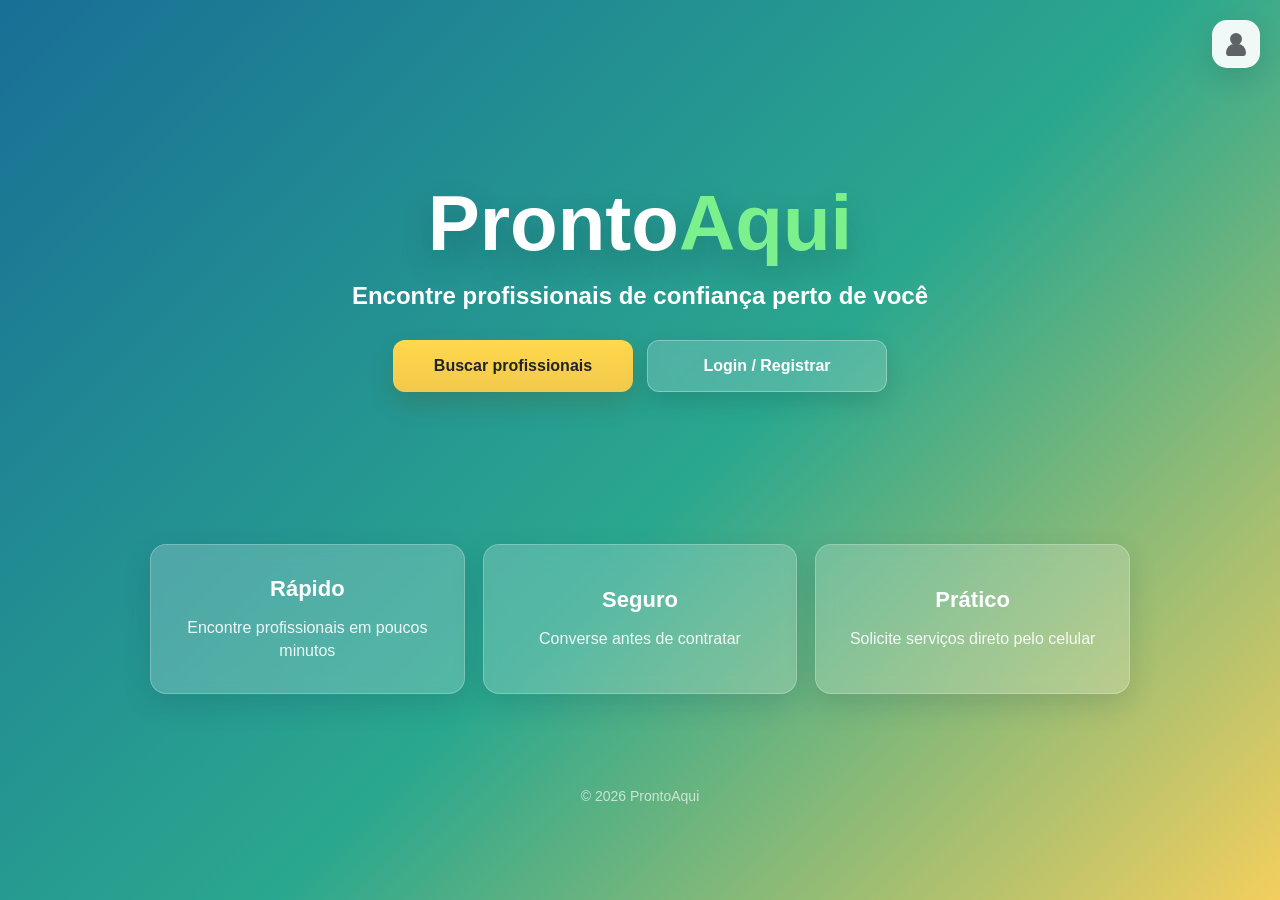
==== commit a5c2204f: "Finalização do Projeto" ====
--- a/BrunoDemaze-repo/index.html
+++ b/BrunoDemaze-repo/index.html
@@ -61,17 +61,17 @@
 <section class="info">
 
 <div class="card">
-<h3>⚡ Rápido</h3>
+<h3>Rápido</h3>
 <p>Encontre profissionais em poucos minutos</p>
 </div>
 
 <div class="card">
-<h3>🔒 Seguro</h3>
+<h3>Seguro</h3>
 <p>Converse antes de contratar</p>
 </div>
 
 <div class="card">
-<h3>📱 Prático</h3>
+<h3>Prático</h3>
 <p>Solicite serviços direto pelo celular</p>
 </div>
 
--- a/BrunoDemaze-repo/css/style.css
+++ b/BrunoDemaze-repo/css/style.css
@@ -1633,6 +1633,8 @@
 
 .card h3 {
     font-size: 22px;
+    margin-bottom: 4px;
+    font-weight: 800;
 }
 
 .card p {
